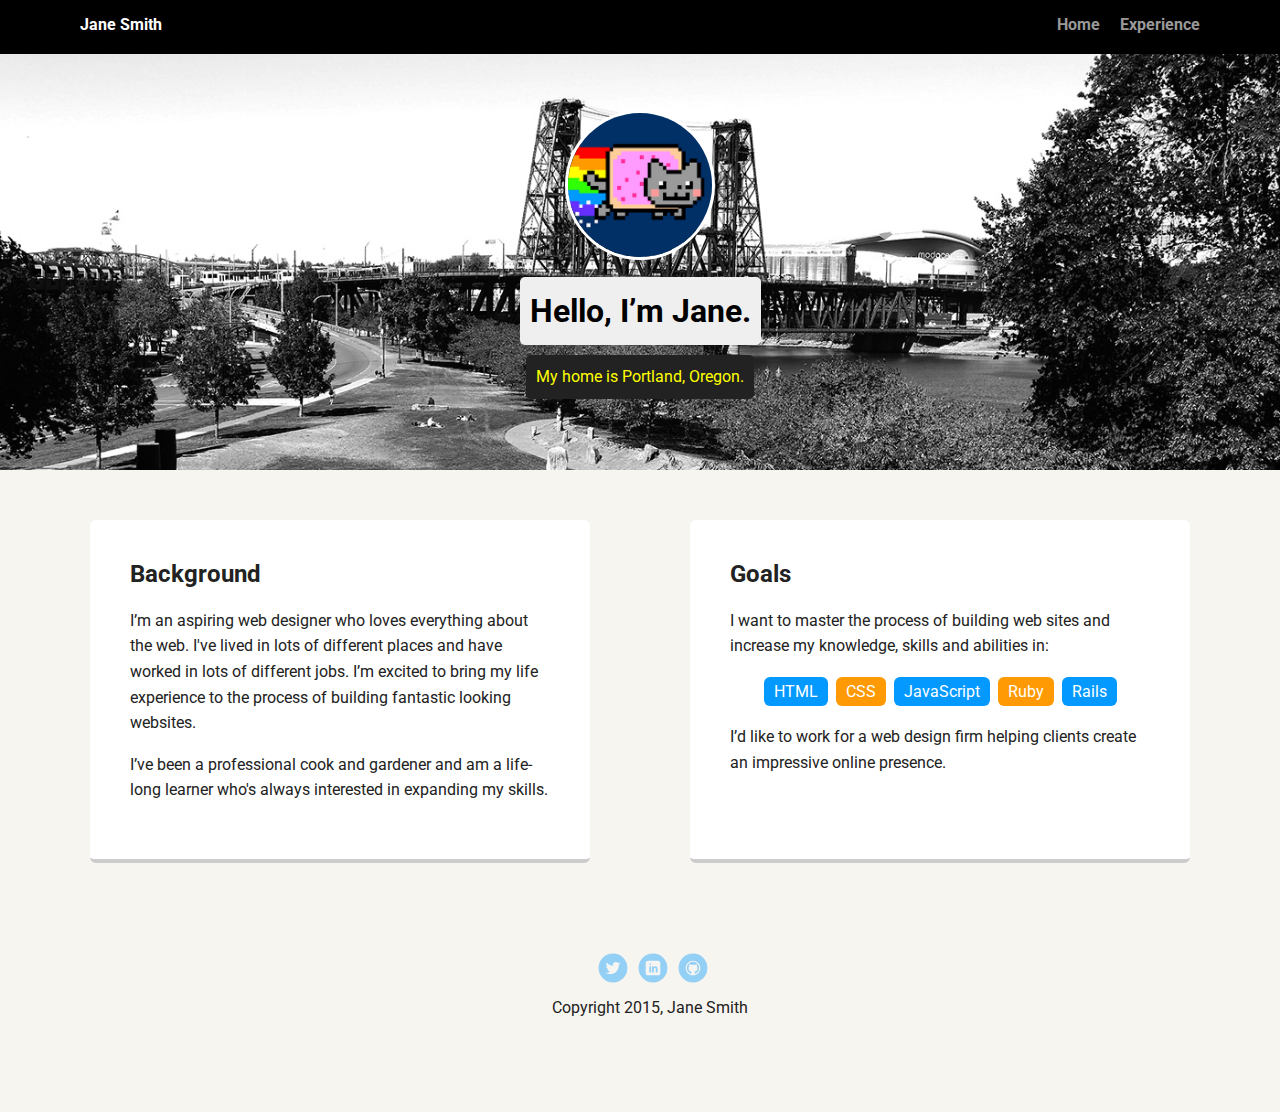
==== index.html @ ec1867bc "Original Files" ====
<!doctype html>
<html lang="en">
<head>
  <meta charset="utf-8">
  <title>Jane Smith's Profile</title>
  <meta name="viewport" content="width=device-width, initial-scale=1.0">
  <link rel="stylesheet" href="styles.css">
  <link href="https://fonts.googleapis.com/css?family=Muli%7CRoboto:400,300,500,700,900" rel="stylesheet"></head>
  <body>

    <div class="main-nav">
        <ul class="nav">
          <li class="name">Jane Smith</li>
          <li><a href="#">Home</a></li>
          <li><a href="#">Experience</a></li>
        </ul>
    </div>

    <header>
      <img src="images/me.png" alt="Drawing of Jane Smith" class="profile-image">
      <h1 class="tag name">Hello, I’m Jane.</h1>
      <p class="tag location">My home is Portland, Oregon.</p>
    </header>

    <main class="flex">
      <div class="card">
        <h2>Background</h2>
        <p>I’m an aspiring web designer who loves everything about the web. I've lived in lots of different places and have worked in lots of different jobs. I’m excited to bring my life experience to the process of building fantastic looking websites.</p>
        <p>I’ve been a professional cook and gardener and am a life-long learner who's always interested in expanding my skills.</p>
      </div> 

      <div class="card">
        <h2>Goals</h2>
        <p>I want to master the process of building web sites and increase my knowledge, skills and abilities in:</p>
        <ul class="skills">
          <li>HTML</li>
          <li>CSS</li>
          <li>JavaScript</li>
          <li>Ruby</li>
          <li>Rails</li>
        </ul>
        <p>I’d like to work for a web design firm helping clients create an impressive online presence.</p>
      </div> 

    </main>
    <footer>
      <ul>
        <li><a href="#" class="social twitter">Twitter</a></li>
        <li><a href="#" class="social linkedin">LinkedIn</a></li>
        <li><a href="#" class="social github">Github</a></li>
      </ul>
      <p class="copyright">Copyright 2015, Jane Smith</p>
    </footer>
  </body>
  </html>
---- styles.css ----
/* Global Layout Set-up */
* { 
  box-sizing: border-box;
}
  
body {
  margin: 0;
  padding: 0;
  text-align: center;
  font-family: 'Roboto', sans-serif;
  color: #222;
  background: #f7f5f0;
}
/* Link Styles */

a {
  text-decoration: none;
  color: #999;
}
a:hover {
  color: #6633ff;
}

/* Section Styles */

.main-nav {
  width: 100%;
  background: black;
  min-height: 30px;
  padding: 10px;
  position: fixed;
  text-align: center;
}
.nav {
  display: flex;
  justify-content: space-around;
  font-weight: 700;
  list-style-type: none;
  margin: 0 auto;
  padding: 0;
}

.nav .name {
    display: block;
    margin-right: auto;
    color: white;
}
.nav li {
  padding: 5px 10px 10px 10px;
}
.nav a {
  transition: all .5s;
}
.nav a:hover {
  color: white
}

header {
  text-align: center;
  background: url('images/portland.jpg') no-repeat top center ;
  background-size: cover;
  overflow: hidden;
  padding-top: 60px;
}
header {
  line-height: 1.5;
}
header .profile-image {
  margin-top: 50px;
  width: 150px;
  height: 150px;
  border-radius: 50%;
  border: 3px solid white;
  transition: all .5s;
}
header .profile-image:hover {
  transform: scale(1.2) rotate(5deg);
}
.tag {
  background-color: #efefef;
  color: black;
  padding: 10px;
  border-radius: 5px;
  display: table;
  margin: 10px auto;
} 
.location {
  background-color: #222;
  color: yellow;
}
.card {
  margin: 30px;
  padding: 20px 40px 40px;
  max-width: 500px;
  text-align: left;
  background: #fff;
  border-bottom: 4px solid #ccc;
  border-radius: 6px;
  transition: all .5s;
}
.card:hover {
  border-color: #ff99ff;
}

ul.skills {
  padding: 0;
  text-align: center;
}

.skills li {
  border-radius: 6px;
  display: inline-block;
  background: #ff9904;
  color: white;
  padding: 5px 10px;
  margin: 2px;
}

.skills li:nth-child(odd) {
  background: #0399ff;
}

footer {
  width: 100%;
  min-height: 30px;
  padding: 20px 0 40px 20px;
}

footer .copyright {
  top: -8px;
  font-size: .75em;
}

footer ul {
  list-style-type: none;
  margin: 0;
  padding: 0;
}

footer ul li {
  display: inline-block;
}

a.social {
  display: inline-block;
  text-indent: -9999px;
  margin-left: 5px;
  width: 30px;
  height: 30px;
  background-size: 30px 30px;
  opacity: .4;
  transition: all .5s;
}
a.twitter {
  background-image: url(images/twitter.svg);
}
a.linkedin {
  background-image: url(images/linkedin.svg);
}
a.github {
  background-image: url(images/github.svg);
}
a.social:hover {
  opacity: 1;
}
.clearfix {
  clear: both;
}

/* Styles for larger screens */
@media screen and (min-width: 720px) {
  
  .flex {
      display: -ms-flexbox;      /* TWEENER - IE 10 */
      display: flex; 
      max-width: 1200px;
      -ms-flex-pack: distribute;
      justify-content: space-around;
      margin: 0 auto;
  }

  header {
    min-height: 470px;
  }

  .nav {
    max-width: 1200px;
    padding: 0 30px;
  }


  main {
    padding-top: 20px;
  }

  main p {
    line-height: 1.6em;
  }

  footer {
    font-size: 1.3em;
    max-width: 1200px;
    margin: 40px auto;
  }

}
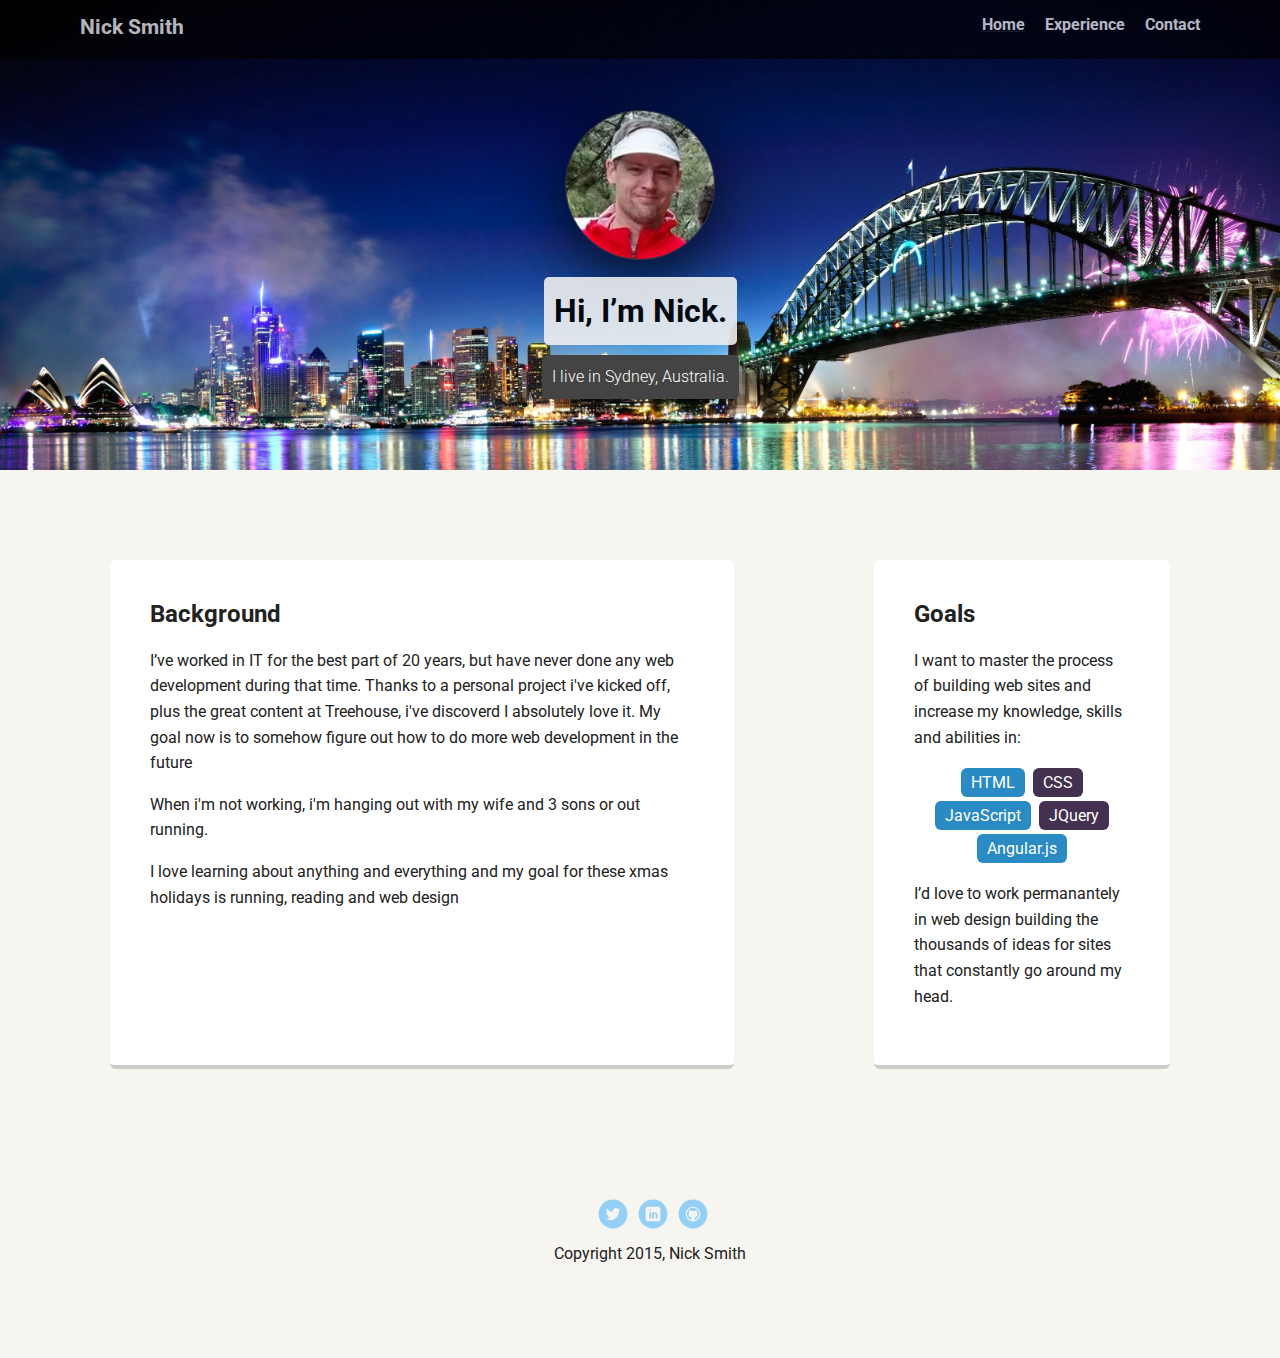
==== commit 01d2f59a: "Portfolio Submission" ====
--- a/index.html
+++ b/index.html
@@ -2,32 +2,34 @@
 <html lang="en">
 <head>
   <meta charset="utf-8">
-  <title>Jane Smith's Profile</title>
+  <title>Nick Smith's Profile</title>
   <meta name="viewport" content="width=device-width, initial-scale=1.0">
-  <link rel="stylesheet" href="styles.css">
+  <link rel="stylesheet" href="css/styles.css">
   <link href="https://fonts.googleapis.com/css?family=Muli%7CRoboto:400,300,500,700,900" rel="stylesheet"></head>
   <body>
 
     <div class="main-nav">
         <ul class="nav">
-          <li class="name">Jane Smith</li>
-          <li><a href="#">Home</a></li>
-          <li><a href="#">Experience</a></li>
+          <li class="name">Nick Smith</li>
+          <li class="selected"><a href="index.html">Home</a></li>
+          <li><a href="experience.html">Experience</a></li>
+          <li><a href="contact.html">Contact</a></li>
         </ul>
     </div>
 
     <header>
-      <img src="images/me.png" alt="Drawing of Jane Smith" class="profile-image">
-      <h1 class="tag name">Hello, I’m Jane.</h1>
-      <p class="tag location">My home is Portland, Oregon.</p>
+      <img src="images/me.jpg" alt="Photo of Nick Smith" class="profile-image">
+      <h1 class="tag name">Hi, I’m Nick.</h1>
+      <p class="tag location">I live in Sydney, Australia.</p>
     </header>
 
     <main class="flex">
       <div class="card">
         <h2>Background</h2>
-        <p>I’m an aspiring web designer who loves everything about the web. I've lived in lots of different places and have worked in lots of different jobs. I’m excited to bring my life experience to the process of building fantastic looking websites.</p>
-        <p>I’ve been a professional cook and gardener and am a life-long learner who's always interested in expanding my skills.</p>
-      </div> 
+        <p>I’ve worked in IT for the best part of 20 years, but have never done any web development during that time.  Thanks to a personal project i've kicked off, plus the great content at Treehouse, i've discoverd I absolutely love it.  My goal now is to somehow figure out how to do more web development in the future</p>
+        <p>When i'm not working, i'm hanging out with my wife and 3 sons or out running.</p>
+        <p>I love learning about anything and everything and my goal for these xmas holidays is running, reading and web design</p>
+      </div>
 
       <div class="card">
         <h2>Goals</h2>
@@ -36,20 +38,20 @@
           <li>HTML</li>
           <li>CSS</li>
           <li>JavaScript</li>
-          <li>Ruby</li>
-          <li>Rails</li>
+          <li>JQuery</li>
+          <li>Angular.js</li>
         </ul>
-        <p>I’d like to work for a web design firm helping clients create an impressive online presence.</p>
-      </div> 
+        <p>I’d love to work permanantely in web design building the thousands of ideas for sites that constantly go around my head.</p>
+      </div>
 
     </main>
     <footer>
       <ul>
-        <li><a href="#" class="social twitter">Twitter</a></li>
-        <li><a href="#" class="social linkedin">LinkedIn</a></li>
-        <li><a href="#" class="social github">Github</a></li>
+        <li><a href="http://twitter.com/informednick" class="social twitter">Twitter</a></li>
+        <li><a href="https://au.linkedin.com/in/nickgsmith" class="social linkedin">LinkedIn</a></li>
+        <li><a href="https://github.com/nickgsmith" class="social github">Github</a></li>
       </ul>
-      <p class="copyright">Copyright 2015, Jane Smith</p>
+      <p class="copyright">Copyright 2015, Nick Smith</p>
     </footer>
   </body>
   </html>
--- a/css/styles.css
+++ b/css/styles.css
@@ -0,0 +1,270 @@
+/* Global Layout Set-up */
+* {
+  box-sizing: border-box;
+}
+
+body {
+  margin: 0;
+  padding: 0;
+  text-align: center;
+  font-family: 'Roboto', sans-serif;
+  color: #222;
+  background: #f7f5f0;
+}
+/* Link Styles */
+
+a {
+  text-decoration: none;
+  color: #999;
+}
+a:hover {
+  color: #2a8ac4;
+}
+
+/* Section Styles */
+
+.main-nav {
+  width: 100%;
+  background: black;
+  opacity:.7;
+  min-height: 30px;
+  padding: 10px;
+  position: fixed;
+  text-align: center;
+}
+.nav {
+  display: flex;
+  justify-content: space-around;
+  font-weight: 700;
+  list-style-type: none;
+  margin: 0 auto;
+  padding: 0;
+  box-shadow: rgba(0, 0, 0, 0.8) 0px 20px 70px;
+}
+
+.nav .name {
+    display: block;
+    margin-right: auto;
+    font-size: 1.3em;
+    color: white;
+}
+.nav li {
+  padding: 5px 10px 10px 10px;
+
+}
+.nav a {
+  transition: all .5s;
+  color: white;
+}
+.nav a:hover {
+  color: #2a8ac4;
+}
+
+header {
+  text-align: center;
+  background: url('../images/SydneyFireworks.jpg') no-repeat top center ;
+  background-size: cover;
+  overflow: hidden;
+  padding-top: 60px;
+}
+header {
+  line-height: 1.5;
+}
+header .profile-image {
+  margin-top: 50px;
+  width: 150px;
+  height: 150px;
+  border-radius: 50%;
+  border: 1px solid #333;
+  transition: all .5s;
+  box-shadow: rgba(0, 0, 0, 0.8) 0px 20px 70px;
+}
+
+.card .profile-image {
+  display: block;
+  margin: 30px auto;
+  width: 150px;
+  height: 150px;
+  border-radius: 50%;
+  border: 1px solid #333;
+  transition: all .5s;
+  box-shadow: rgba(0, 0, 0, 0.8) 0px 20px 70px;
+}
+
+.selected {
+  text-decoration: underline;
+}
+
+header .profile-image:hover {
+  -webkit-transform: rotate(360deg);
+  transform: rotate(360deg);
+}
+
+.tag {
+  background-color: #efefef;
+  color: black;
+  padding: 10px;
+  border-radius: 5px;
+  display: table;
+  margin: 10px auto;
+  opacity: .9;
+}
+.location {
+  background-color: #444;
+  color: #FFF;
+  opacity: 1;
+  font-weight:300;
+}
+.card {
+  margin: 70px;
+  padding: 20px 40px 40px;
+  max-width: 800px;
+  text-align: left;
+  background: #fff;
+  border-bottom: 4px solid #ccc;
+  border-radius: 6px;
+  transition: all .5s;
+}
+.card:hover {
+  border-color: #2a8ac4;
+}
+
+ul.skills {
+  padding: 0;
+  text-align: center;
+}
+
+.skills li {
+  border-radius: 6px;
+  display: inline-block;
+  background: rgb(68, 49, 80);
+  color: white;
+  padding: 5px 10px;
+  margin: 2px;
+}
+
+.skills li:nth-child(odd) {
+  background: #2a8ac4;
+}
+
+footer {
+  width: 100%;
+  min-height: 30px;
+  padding: 20px 0 40px 20px;
+}
+
+footer .copyright {
+  top: -8px;
+  font-size: .75em;
+}
+
+footer ul {
+  list-style-type: none;
+  margin: 0;
+  padding: 0;
+}
+
+footer ul li {
+  display: inline-block;
+}
+
+a.social {
+  display: inline-block;
+  text-indent: -9999px;
+  margin-left: 5px;
+  width: 30px;
+  height: 30px;
+  background-size: 30px 30px;
+  opacity: .4;
+  transition: all .5s;
+}
+a.twitter {
+  background-image: url(../images/twitter.svg);
+}
+a.linkedin {
+  background-image: url(../images/linkedin.svg);
+}
+a.github {
+  background-image: url(../images/github.svg);
+}
+a.social:hover {
+  opacity: 1;
+}
+.clearfix {
+  clear: both;
+}
+
+/* Styles for larger screens */
+@media screen and (min-width: 720px) {
+
+  .flex {
+      display: -ms-flexbox;      /* TWEENER - IE 10 */
+      display: flex;
+      max-width: 1200px;
+      -ms-flex-pack: distribute;
+      justify-content: space-around;
+      margin: 0 auto;
+  }
+
+  header {
+    min-height: 470px;
+  }
+
+  .nav {
+    max-width: 1200px;
+    padding: 0 30px;
+  }
+
+
+  main {
+    padding-top: 20px;
+  }
+
+  main p {
+    line-height: 1.6em;
+  }
+
+  footer {
+    font-size: 1.3em;
+    max-width: 1200px;
+    margin: 40px auto;
+  }
+}
+
+/***************************
+PAGE:CONTACT
+***************************/
+.contact-info {
+  list-style: none;
+  padding: 0;
+  margin: 0;
+  font-size: 0.9em;
+}
+
+.contact-info a {
+  display:block;
+  min-height: 20px;
+  background-repeat: no-repeat;
+  background-size: 20px 20px;
+  padding: 0 0 0 30px;
+  margin:0 0 10px;
+}
+
+.contact-info li.phone a {
+  background-image: url('../images/phone.png');
+}
+
+.contact-info li.mail a {
+  background-image: url('../images/mail.png');
+}
+
+.contact-info li.tweet a {
+  background-image: url('../images/twitter.png');
+}
+
+/***************************
+PAGE:EXPERIENCE
+***************************/
+h3 {
+  color:#2a8ac4;
+}
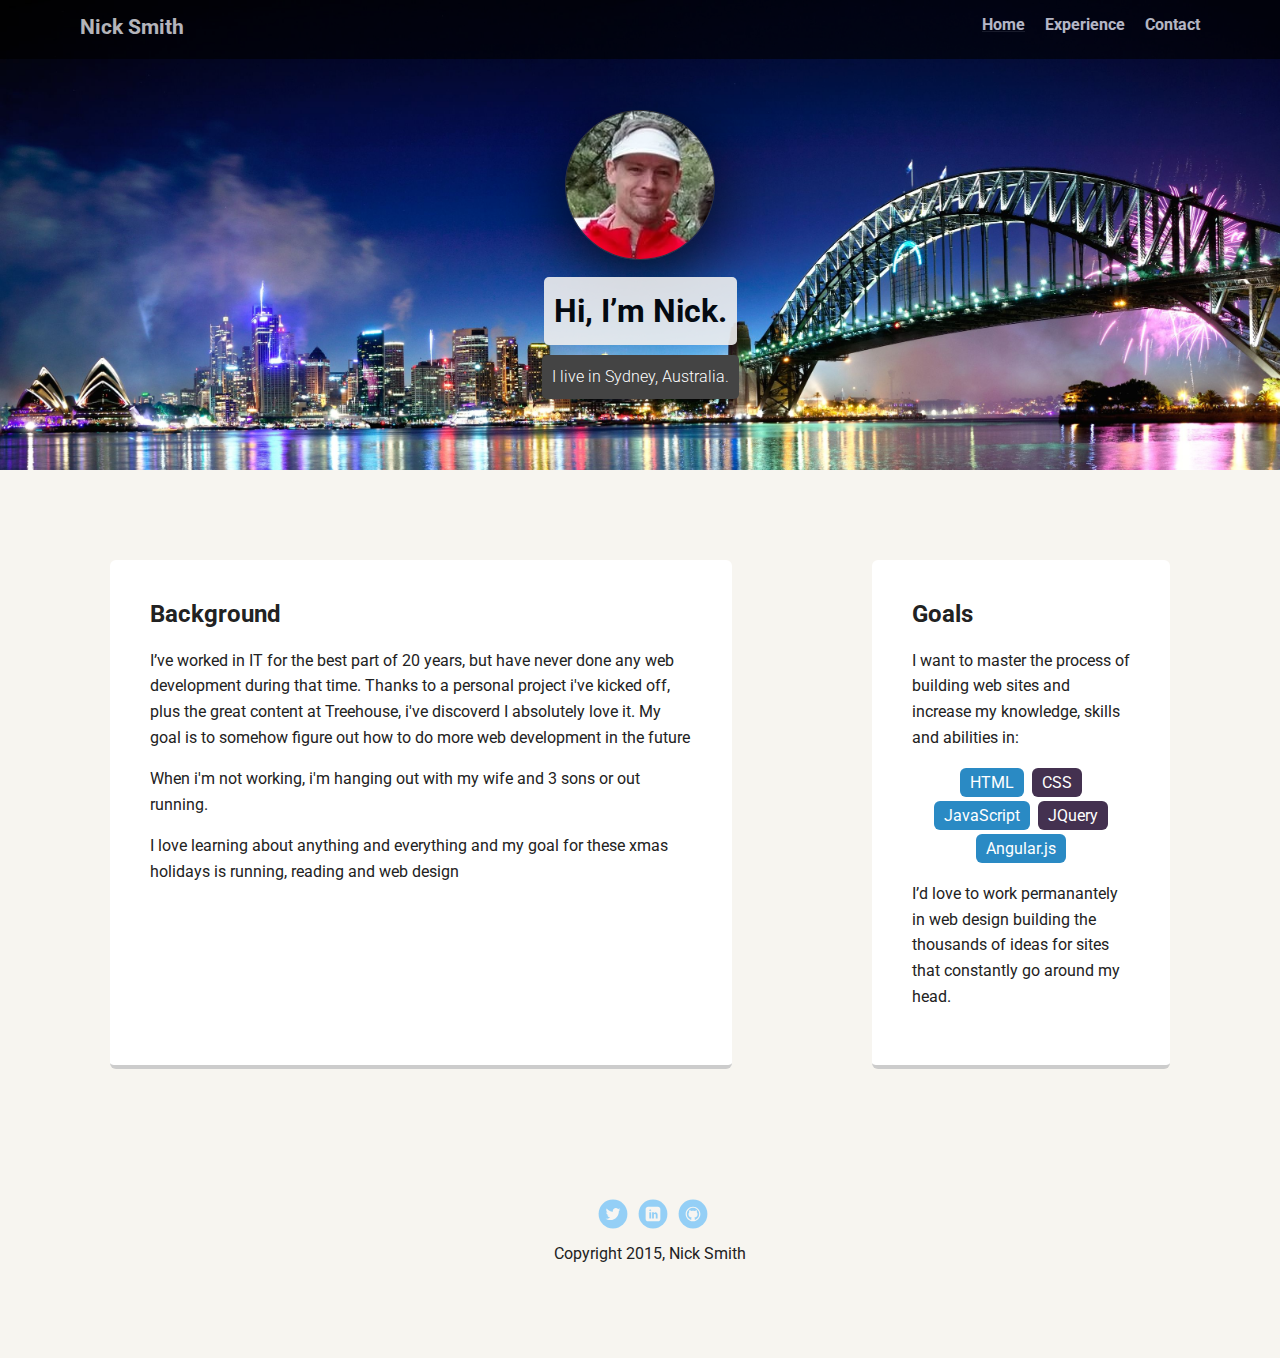
==== commit 63f9b178: "Corrected H2 tag error" ====
--- a/index.html
+++ b/index.html
@@ -26,7 +26,7 @@
     <main class="flex">
       <div class="card">
         <h2>Background</h2>
-        <p>I’ve worked in IT for the best part of 20 years, but have never done any web development during that time.  Thanks to a personal project i've kicked off, plus the great content at Treehouse, i've discoverd I absolutely love it.  My goal now is to somehow figure out how to do more web development in the future</p>
+        <p>I’ve worked in IT for the best part of 20 years, but have never done any web development during that time.  Thanks to a personal project i've kicked off, plus the great content at Treehouse, i've discoverd I absolutely love it.  My goal is to somehow figure out how to do more web development in the future</p>
         <p>When i'm not working, i'm hanging out with my wife and 3 sons or out running.</p>
         <p>I love learning about anything and everything and my goal for these xmas holidays is running, reading and web design</p>
       </div>
